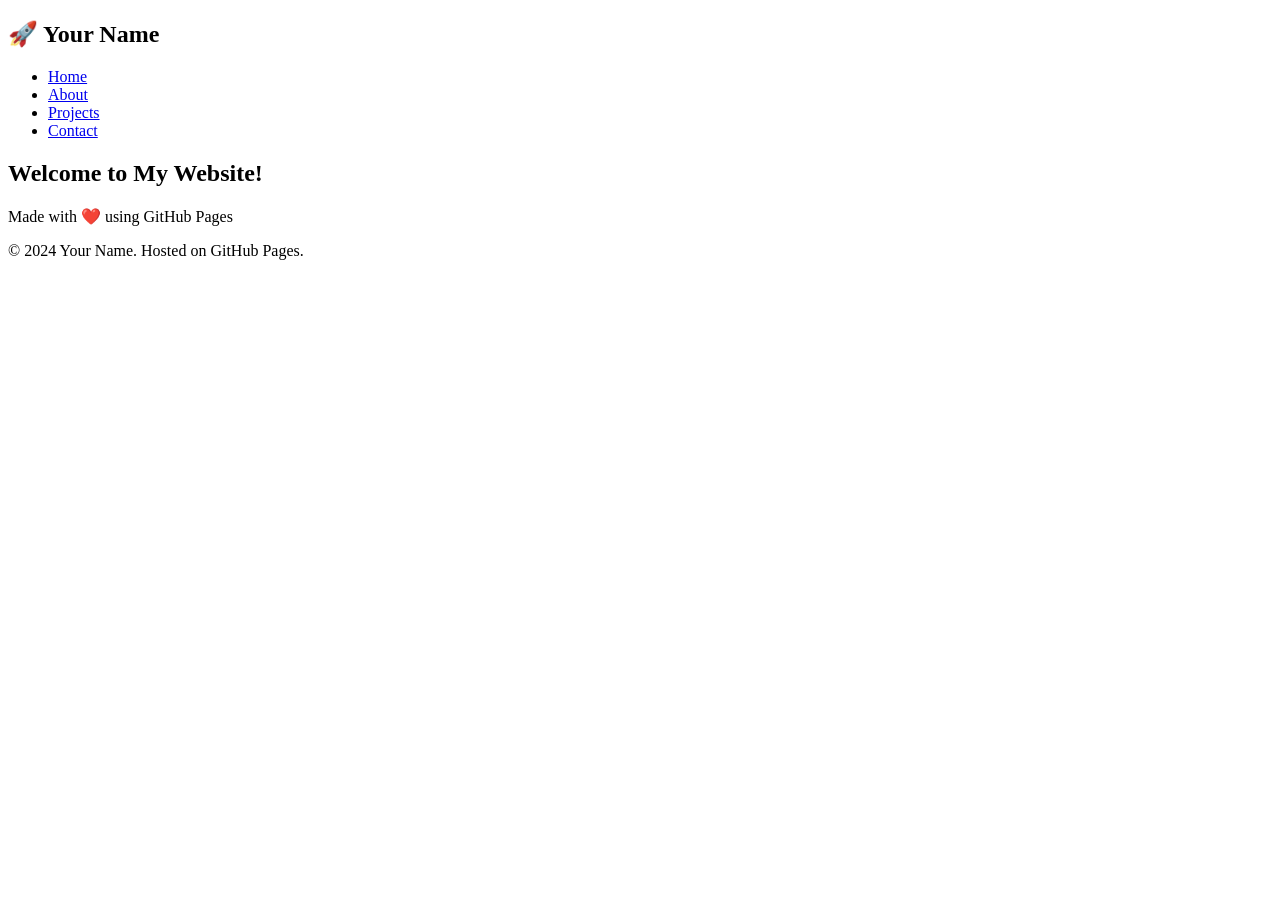
==== index.html @ 2b4d48b3 "Create index.html" ====
<!DOCTYPE html>
<html lang="en">
<head>
    <meta charset="UTF-8">
    <meta name="viewport" content="width=device-width, initial-scale=1.0">
    <title>Your Awesome Website</title>
    <link rel="stylesheet" href="style.css">
</head>
<body>
    <header>
        <nav>
            <h1>🚀 Your Name</h1>
            <ul>
                <li><a href="#home">Home</a></li>
                <li><a href="#about">About</a></li>
                <li><a href="#projects">Projects</a></li>
                <li><a href="#contact">Contact</a></li>
            </ul>
        </nav>
    </header>

    <section id="home">
        <h2>Welcome to My Website!</h2>
        <p>Made with ❤️ using GitHub Pages</p>
    </section>

    <footer>
        <p>&copy; 2024 Your Name. Hosted on GitHub Pages.</p>
    </footer>
</body>
</html>
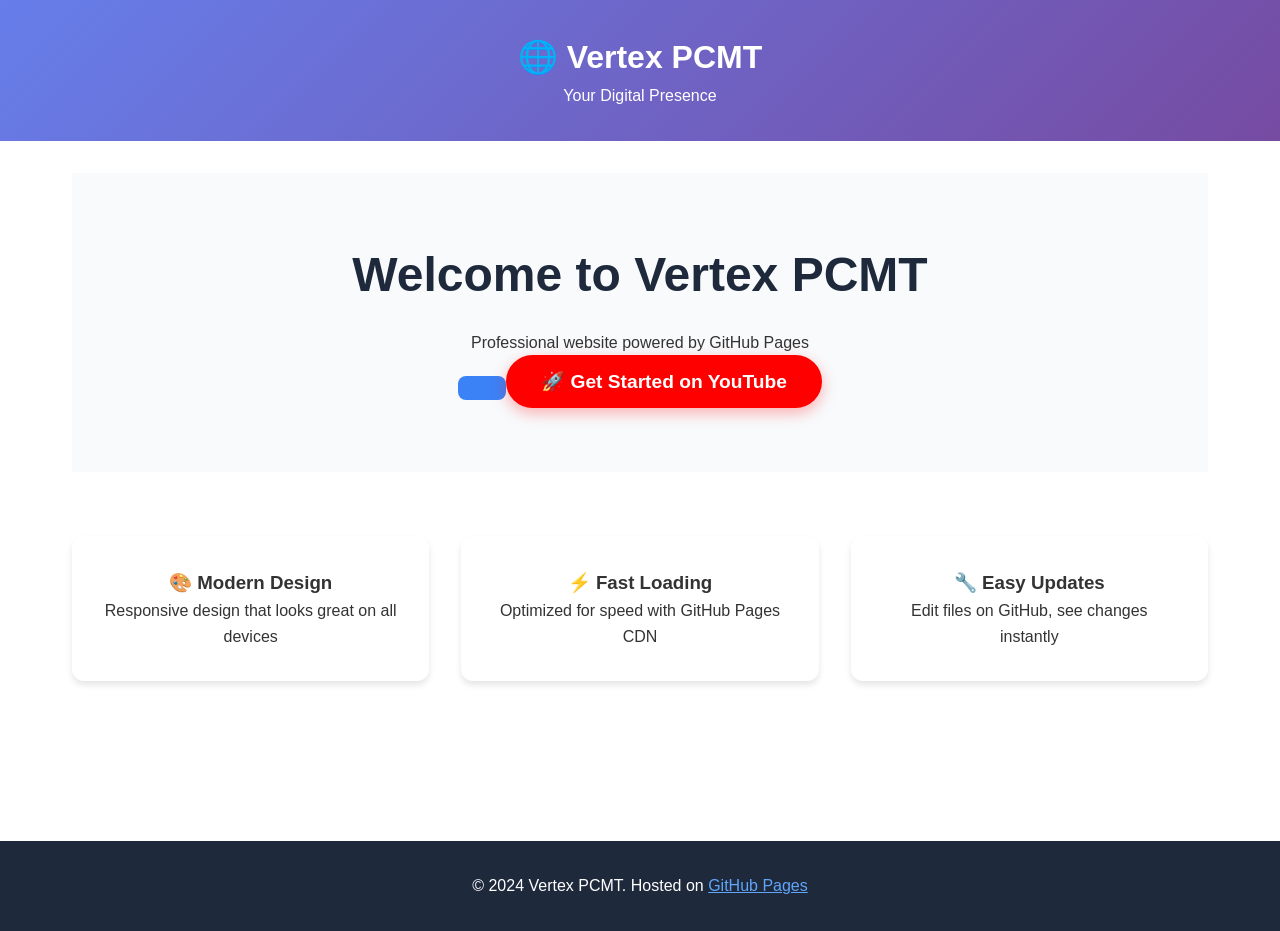
==== commit 21fcd8b1: "Update index.html" ====
--- a/index.html
+++ b/index.html
@@ -3,29 +3,101 @@
 <head>
     <meta charset="UTF-8">
     <meta name="viewport" content="width=device-width, initial-scale=1.0">
-    <title>Your Awesome Website</title>
-    <link rel="stylesheet" href="style.css">
+    <title>Vertex PCMT - Your Website</title>
+    <style>
+        * {
+            margin: 0;
+            padding: 0;
+            box-sizing: border-box;
+        }
+        body {
+            font-family: 'Segoe UI', Tahoma, Geneva, Verdana, sans-serif;
+            line-height: 1.6;
+            color: #333;
+        }
+        header {
+            background: linear-gradient(135deg, #667eea 0%, #764ba2 100%);
+            color: white;
+            padding: 2rem;
+            text-align: center;
+        }
+        .container {
+            max-width: 1200px;
+            margin: 0 auto;
+            padding: 2rem;
+        }
+        .hero {
+            background: #f8fafc;
+            padding: 4rem 2rem;
+            text-align: center;
+        }
+        .hero h1 {
+            font-size: 3rem;
+            margin-bottom: 1rem;
+            color: #1e293b;
+        }
+        .features {
+            display: grid;
+            grid-template-columns: repeat(auto-fit, minmax(300px, 1fr));
+            gap: 2rem;
+            margin: 4rem 0;
+        }
+        .feature-card {
+            background: white;
+            padding: 2rem;
+            border-radius: 12px;
+            box-shadow: 0 4px 6px rgba(0,0,0,0.1);
+            text-align: center;
+        }
+        footer {
+            background: #1e293b;
+            color: white;
+            text-align: center;
+            padding: 2rem;
+            margin-top: 4rem;
+        }
+        @media (max-width: 768px) {
+            .hero h1 { font-size: 2rem; }
+        }
+    </style>
 </head>
 <body>
     <header>
-        <nav>
-            <h1>🚀 Your Name</h1>
-            <ul>
-                <li><a href="#home">Home</a></li>
-                <li><a href="#about">About</a></li>
-                <li><a href="#projects">Projects</a></li>
-                <li><a href="#contact">Contact</a></li>
-            </ul>
-        </nav>
+        <h1>🌐 Vertex PCMT</h1>
+        <p>Your Digital Presence</p>
     </header>
 
-    <section id="home">
-        <h2>Welcome to My Website!</h2>
-        <p>Made with ❤️ using GitHub Pages</p>
-    </section>
+    <div class="container">
+        <section class="hero">
+            <h1>Welcome to Vertex PCMT</h1>
+            <p>Professional website powered by GitHub Pages</p>
+            <button style="background: #3b82f6; color: white; padding: 12px 24px; border: none; border-radius: 8px; font-size: 1.1rem; cursor: pointer;">
+               <!-- REPLACE your current button with this: -->
+<button onclick="window.open('https://www.youtube.com/@Vertex_PCMT', '_blank')" 
+        style="background: #FF0000; color: white; padding: 15px 35px; border: none; border-radius: 50px; font-size: 1.2rem; font-weight: bold; cursor: pointer; transition: all 0.3s; box-shadow: 0 5px 15px rgba(255,0,0,0.3);">
+    🚀 Get Started on YouTube
+</button>
+            </button>
+        </section>
+
+        <section class="features">
+            <div class="feature-card">
+                <h3>🎨 Modern Design</h3>
+                <p>Responsive design that looks great on all devices</p>
+            </div>
+            <div class="feature-card">
+                <h3>⚡ Fast Loading</h3>
+                <p>Optimized for speed with GitHub Pages CDN</p>
+            </div>
+            <div class="feature-card">
+                <h3>🔧 Easy Updates</h3>
+                <p>Edit files on GitHub, see changes instantly</p>
+            </div>
+        </section>
+    </div>
 
     <footer>
-        <p>&copy; 2024 Your Name. Hosted on GitHub Pages.</p>
+        <p>&copy; 2024 Vertex PCMT. Hosted on <a href="https://pages.github.com" style="color: #60a5fa;">GitHub Pages</a></p>
     </footer>
 </body>
 </html>
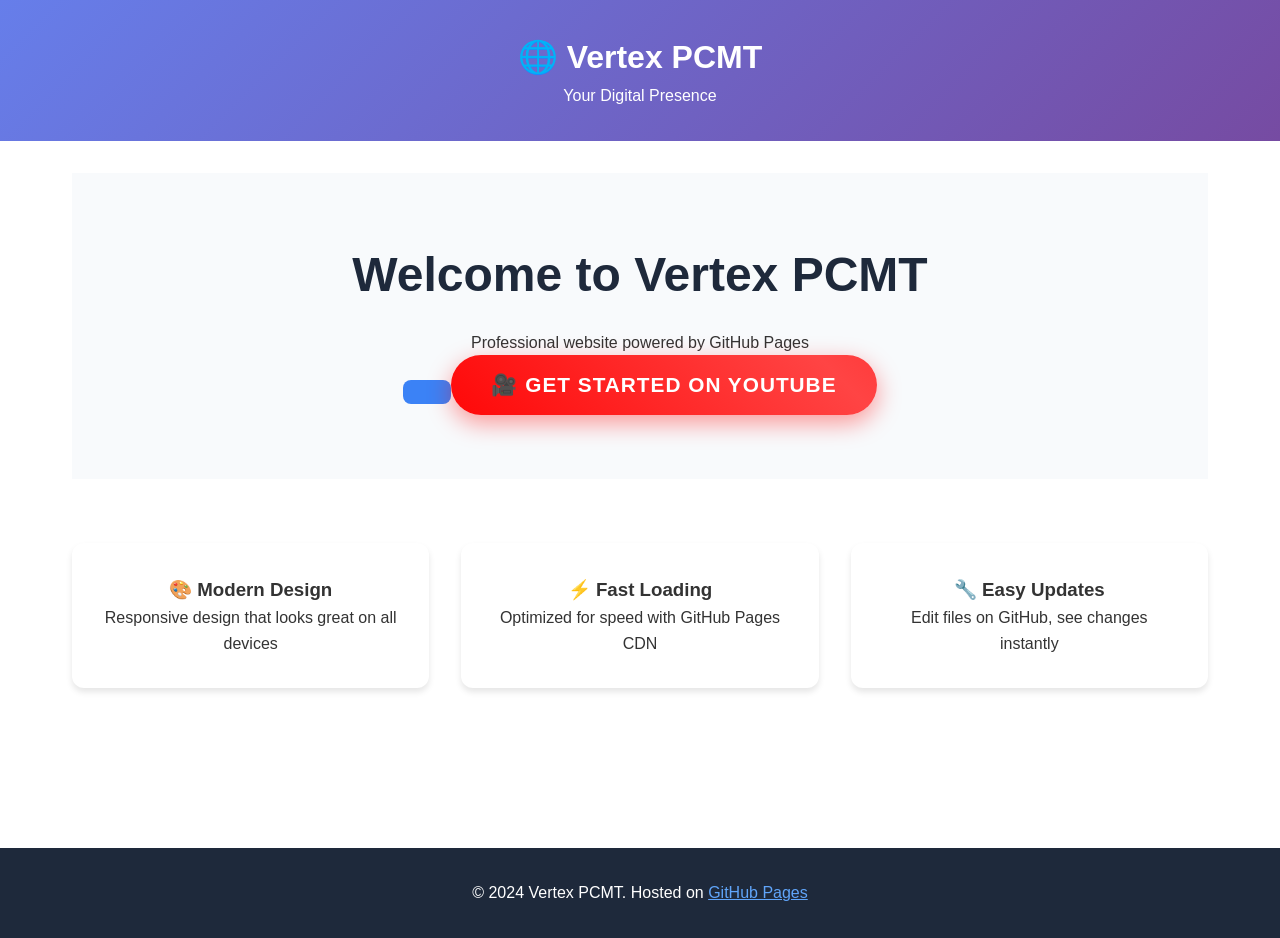
==== commit 0b22e298: "Update index.html" ====
--- a/index.html
+++ b/index.html
@@ -73,10 +73,18 @@
             <p>Professional website powered by GitHub Pages</p>
             <button style="background: #3b82f6; color: white; padding: 12px 24px; border: none; border-radius: 8px; font-size: 1.1rem; cursor: pointer;">
                <!-- REPLACE your current button with this: -->
-<button onclick="window.open('https://www.youtube.com/@Vertex_PCMT', '_blank')" 
-        style="background: #FF0000; color: white; padding: 15px 35px; border: none; border-radius: 50px; font-size: 1.2rem; font-weight: bold; cursor: pointer; transition: all 0.3s; box-shadow: 0 5px 15px rgba(255,0,0,0.3);">
-    🚀 Get Started on YouTube
+<button id="youtubeBtn" style="background: linear-gradient(45deg, #FF0000, #FF4444, #FF0000); background-size: 200% 200%; color: white; padding: 18px 40px; border: none; border-radius: 50px; font-size: 1.3rem; font-weight: bold; cursor: pointer; transition: all 0.3s; box-shadow: 0 8px 25px rgba(255,0,0,0.4); text-transform: uppercase; letter-spacing: 1px; position: relative; overflow: hidden;">
+    🎥 Get Started on YouTube
+    <span style="position: absolute; top: 50%; left: -100%; width: 100%; height: 100%; background: linear-gradient(90deg, transparent, rgba(255,255,255,0.3), transparent); transform: translateY(-50%); transition: left 0.5s;"></span>
 </button>
+
+<script>
+document.getElementById('youtubeBtn').addEventListener('click', function() {
+    window.open('https://www.youtube.com/@Vertex_PCMT', '_blank');
+    this.style.transform = 'scale(0.95)';
+    setTimeout(() => this.style.transform = 'scale(1)', 150);
+});
+</script>
             </button>
         </section>
 
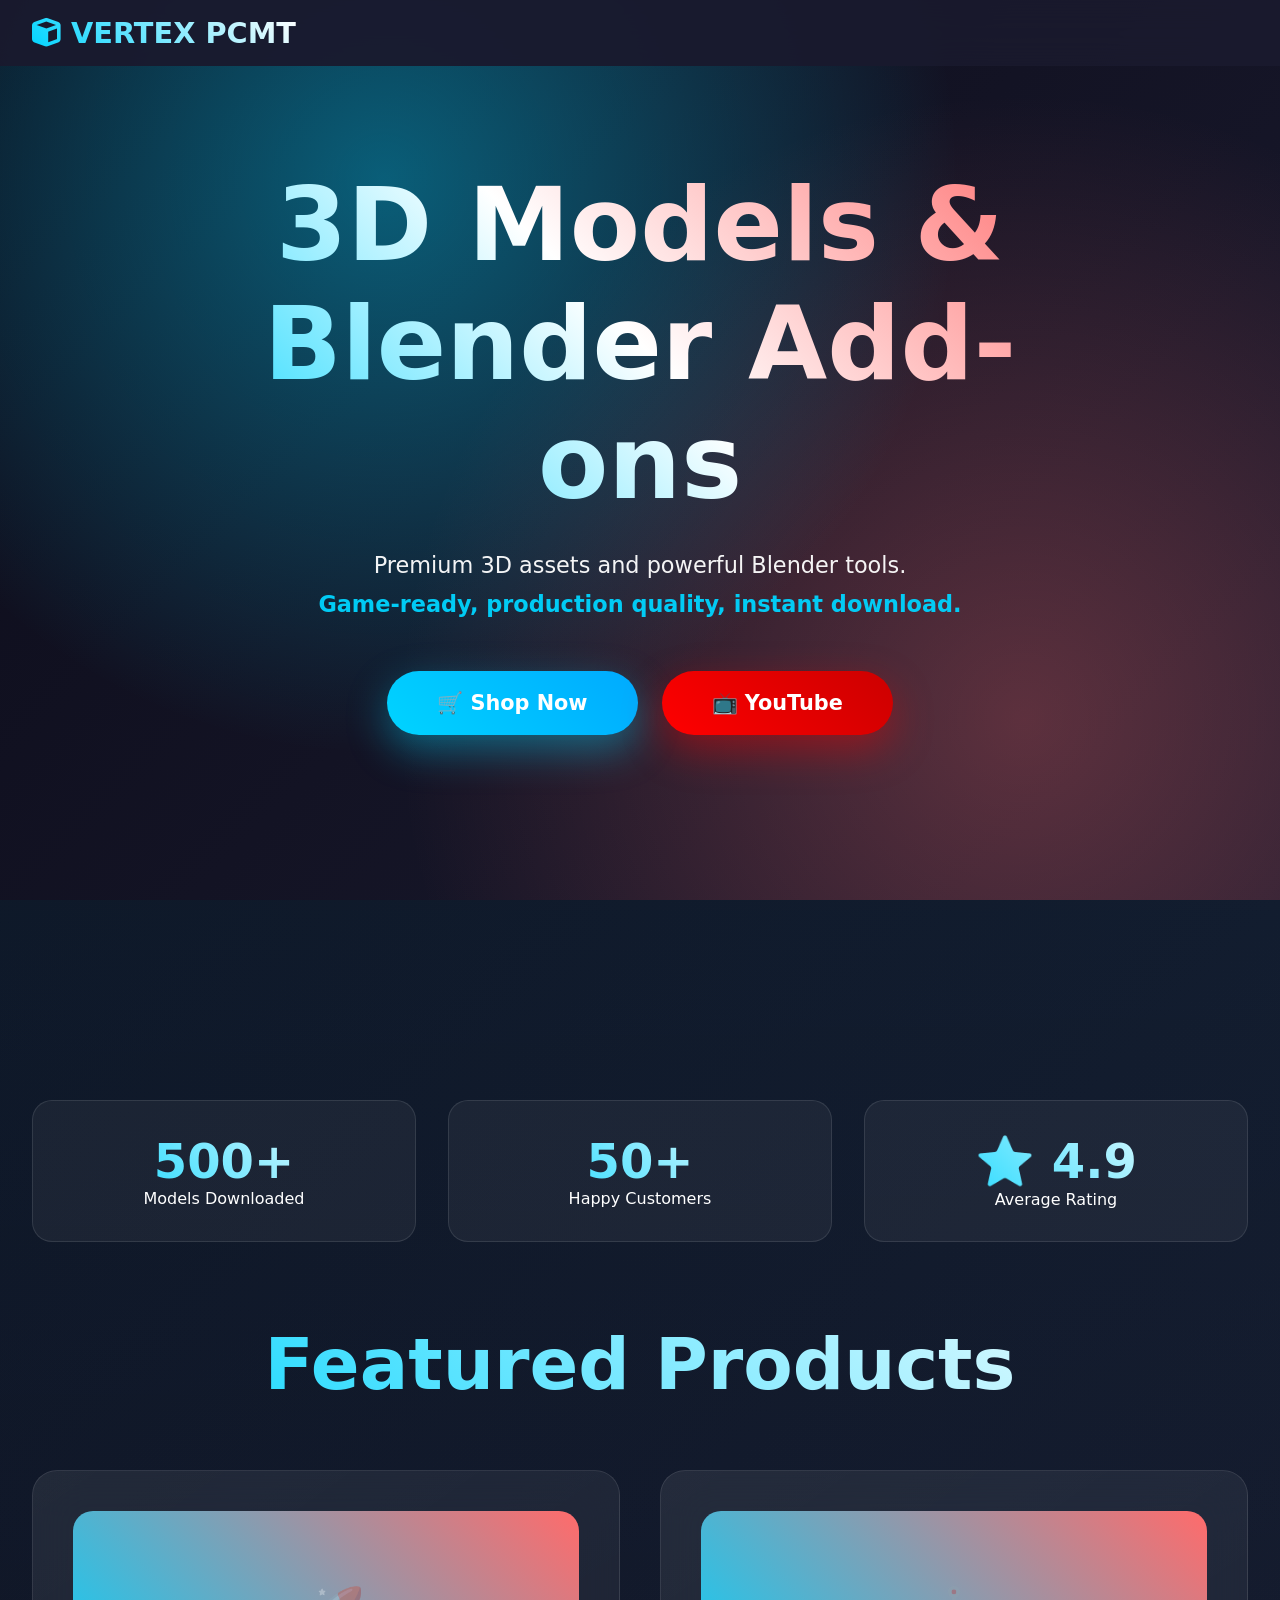
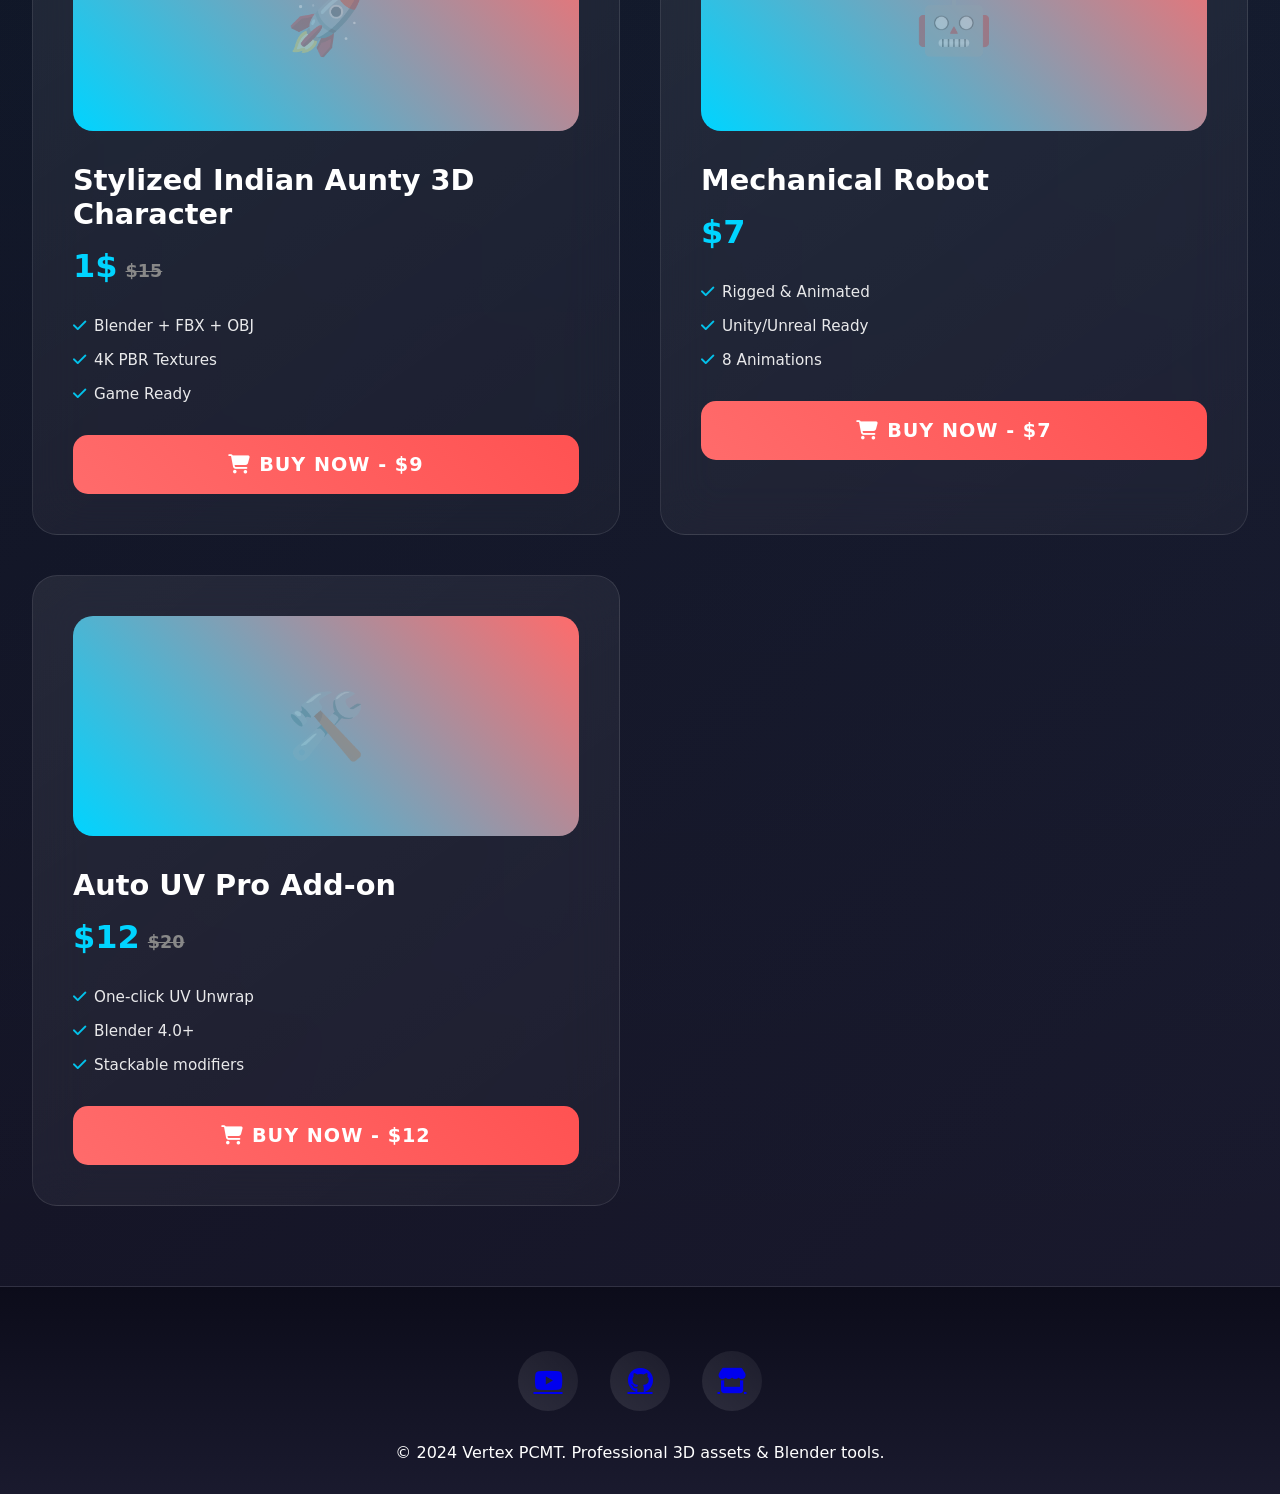
==== commit 94f8c0c0: "Update index.html" ====
--- a/index.html
+++ b/index.html
@@ -3,109 +3,163 @@
 <head>
     <meta charset="UTF-8">
     <meta name="viewport" content="width=device-width, initial-scale=1.0">
-    <title>Vertex PCMT - Your Website</title>
+    <title>Vertex PCMT | 3D Models & Blender Add-ons Store</title>
+    <link rel="stylesheet" href="https://cdnjs.cloudflare.com/ajax/libs/font-awesome/6.4.0/css/all.min.css">
     <style>
-        * {
-            margin: 0;
-            padding: 0;
-            box-sizing: border-box;
-        }
-        body {
-            font-family: 'Segoe UI', Tahoma, Geneva, Verdana, sans-serif;
-            line-height: 1.6;
-            color: #333;
-        }
-        header {
-            background: linear-gradient(135deg, #667eea 0%, #764ba2 100%);
-            color: white;
-            padding: 2rem;
-            text-align: center;
-        }
-        .container {
-            max-width: 1200px;
-            margin: 0 auto;
-            padding: 2rem;
-        }
-        .hero {
-            background: #f8fafc;
-            padding: 4rem 2rem;
-            text-align: center;
-        }
-        .hero h1 {
-            font-size: 3rem;
-            margin-bottom: 1rem;
-            color: #1e293b;
-        }
-        .features {
-            display: grid;
-            grid-template-columns: repeat(auto-fit, minmax(300px, 1fr));
-            gap: 2rem;
-            margin: 4rem 0;
-        }
-        .feature-card {
-            background: white;
-            padding: 2rem;
-            border-radius: 12px;
-            box-shadow: 0 4px 6px rgba(0,0,0,0.1);
-            text-align: center;
-        }
-        footer {
-            background: #1e293b;
-            color: white;
-            text-align: center;
-            padding: 2rem;
-            margin-top: 4rem;
-        }
-        @media (max-width: 768px) {
-            .hero h1 { font-size: 2rem; }
-        }
+        *{margin:0;padding:0;box-sizing:border-box;}
+        :root{--primary:#00d4ff;--secondary:#ff6b6b;--dark:#1a1a2e;--light:#16213e;}
+        body{font-family:'Segoe UI',system-ui,sans-serif;background:linear-gradient(135deg,#0c0c1a 0%,#1a1a2e 100%);color:#fff;overflow-x:hidden;}
+        
+        /* Navigation */
+        nav{position:fixed;top:0;width:100%;background:rgba(26,26,46,0.95);backdrop-filter:blur(20px);z-index:1000;padding:1rem 0;}
+        .nav-container{max-width:1400px;margin:0 auto;padding:0 2rem;display:flex;justify-content:space-between;align-items:center;}
+        .logo{font-size:1.8rem;font-weight:800;background:linear-gradient(45deg,var(--primary),#fff);-webkit-background-clip:text;-webkit-text-fill-color:transparent;}
+        
+        /* Hero */
+        .hero{min-height:100vh;display:flex;align-items:center;justify-content:center;text-align:center;padding:0 2rem;background:radial-gradient(circle at 30% 20%,rgba(0,212,255,0.4),transparent 50%),radial-gradient(circle at 80% 80%,rgba(255,107,107,0.3),transparent 50%),linear-gradient(135deg,#0c0c1a 0%,#1a1a2e 100%);}
+        .hero h1{font-size:clamp(3.5rem,8vw,7rem);font-weight:900;margin-bottom:1.5rem;background:linear-gradient(45deg,var(--primary),#fff,#ff6b6b);-webkit-background-clip:text;-webkit-text-fill-color:transparent;}
+        .hero p{font-size:1.4rem;margin-bottom:3rem;opacity:0.95;max-width:600px;}
+        
+        /* Store */
+        .store{padding:120px 0 80px;background:linear-gradient(180deg,rgba(0,212,255,0.05) 0%,transparent 100%);}
+        .container{max-width:1400px;margin:0 auto;padding:0 2rem;}
+        .section-title{font-size:clamp(2.5rem,6vw,4.5rem);text-align:center;margin-bottom:4rem;font-weight:800;background:linear-gradient(45deg,var(--primary),#fff);-webkit-background-clip:text;-webkit-text-fill-color:transparent;}
+        
+        /* Products Grid */
+        .products-grid{display:grid;grid-template-columns:repeat(auto-fit,minmax(380px,1fr));gap:2.5rem;}
+        .product-card{background:linear-gradient(145deg,rgba(255,255,255,0.08),rgba(255,255,255,0.03));backdrop-filter:blur(25px);border-radius:25px;padding:2.5rem;border:1px solid rgba(255,255,255,0.1);transition:all 0.5s;position:relative;overflow:hidden;}
+        .product-card::before{content:'';position:absolute;top:0;left:-100%;width:100%;height:2px;background:linear-gradient(90deg,transparent,var(--primary),transparent);transition:left 0.6s;}
+        .product-card:hover{transform:translateY(-20px) scale(1.03);border-color:var(--primary);box-shadow:0 40px 80px rgba(0,212,255,0.3);}
+        .product-card:hover::before{left:100%;}
+        .product-image{height:220px;background:linear-gradient(45deg,var(--primary),var(--secondary));border-radius:20px;margin-bottom:2rem;display:flex;align-items:center;justify-content:center;font-size:4rem;color:rgba(255,255,255,0.3);transition:all 0.4s;}
+        .product-card:hover .product-image{transform:scale(1.1) rotate(5deg);}
+        .product-card h3{font-size:1.8rem;margin-bottom:1rem;font-weight:700;}
+        .product-card .price{font-size:2rem;font-weight:900;color:var(--primary);margin-bottom:1.5rem;}
+        .product-card .original-price{text-decoration:line-through;color:#888;font-size:1.1rem;margin-left:0.5rem;}
+        .gumroad-btn{display:block;width:100%;padding:18px;background:linear-gradient(45deg,#ff6b6b,#ff5252);color:#fff;text-decoration:none;text-align:center;font-size:1.2rem;font-weight:700;border-radius:15px;transition:all 0.4s;text-transform:uppercase;letter-spacing:1px;position:relative;overflow:hidden;}
+        .gumroad-btn:hover{background:linear-gradient(45deg,#ff5252,#ff6b6b);transform:translateY(-3px);box-shadow:0 15px 35px rgba(255,107,107,0.5);}
+        .product-features{list-style:none;margin:1.5rem 0;font-size:0.95rem;}
+        .product-features li{padding:0.5rem 0;display:flex;align-items:center;gap:0.5rem;opacity:0.9;}
+        .product-features li i{color:var(--primary);}
+        
+        /* Stats */
+        .stats{display:grid;grid-template-columns:repeat(auto-fit,minmax(200px,1fr));gap:2rem;margin:5rem 0;text-align:center;}
+        .stat-card{padding:2rem;background:rgba(255,255,255,0.05);border-radius:20px;border:1px solid rgba(255,255,255,0.1);}
+        .stat-number{font-size:3rem;font-weight:900;background:linear-gradient(45deg,var(--primary),#fff);-webkit-background-clip:text;-webkit-text-fill-color:transparent;display:block;}
+        
+        /* Footer */
+        footer{background:linear-gradient(180deg,#0c0c1a 0%,#1a1a2e 100%);padding:4rem 0 2rem;text-align:center;border-top:1px solid rgba(255,255,255,0.1);}
+        .social-links{display:flex;justify-content:center;gap:2rem;margin-bottom:2rem;flex-wrap:wrap;}
+        .social-links a{width:60px;height:60px;background:linear-gradient(45deg,rgba(255,255,255,0.1),rgba(255,255,255,0.05));border-radius:50%;display:flex;align-items:center;justify-content:center;font-size:1.6rem;transition:all 0.4s;}
+        .social-links a:hover{background:var(--primary);transform:translateY(-8px) scale(1.15);box-shadow:0 15px 30px rgba(0,212,255,0.4);}
+        
+        @media(max-width:768px){.products-grid{grid-template-columns:1fr;gap:2rem;}.hero p{font-size:1.1rem;}}
     </style>
 </head>
 <body>
-    <header>
-        <h1>🌐 Vertex PCMT</h1>
-        <p>Your Digital Presence</p>
-    </header>
+    <!-- Navigation -->
+    <nav>
+        <div class="nav-container">
+            <div class="logo">
+                <i class="fas fa-cube"></i> VERTEX PCMT
+            </div>
+        </div>
+    </nav>
 
-    <div class="container">
-        <section class="hero">
-            <h1>Welcome to Vertex PCMT</h1>
-            <p>Professional website powered by GitHub Pages</p>
-            <button style="background: #3b82f6; color: white; padding: 12px 24px; border: none; border-radius: 8px; font-size: 1.1rem; cursor: pointer;">
-               <!-- REPLACE your current button with this: -->
-<button id="youtubeBtn" style="background: linear-gradient(45deg, #FF0000, #FF4444, #FF0000); background-size: 200% 200%; color: white; padding: 18px 40px; border: none; border-radius: 50px; font-size: 1.3rem; font-weight: bold; cursor: pointer; transition: all 0.3s; box-shadow: 0 8px 25px rgba(255,0,0,0.4); text-transform: uppercase; letter-spacing: 1px; position: relative; overflow: hidden;">
-    🎥 Get Started on YouTube
-    <span style="position: absolute; top: 50%; left: -100%; width: 100%; height: 100%; background: linear-gradient(90deg, transparent, rgba(255,255,255,0.3), transparent); transform: translateY(-50%); transition: left 0.5s;"></span>
-</button>
+    <!-- Hero -->
+  <section class="hero">
+    <div style="max-width:900px;">
+        <h1>3D Models & Blender Add-ons</h1>
+        <p style="font-size:1.4rem;margin:0 auto 3rem auto;opacity:0.95;max-width:700px;text-align:center;line-height:1.7;padding:0 1rem;">
+            Premium 3D assets and powerful Blender tools. 
+            <br><strong style="color:var(--primary);">Game-ready, production quality, instant download.</strong>
+        </p>
+        <div style="display:flex;gap:1.5rem;justify-content:center;flex-wrap:wrap;margin-top:2rem;">
+            <a href="#store" style="background:linear-gradient(45deg,var(--primary),#00aaff);padding:20px 50px;font-size:1.3rem;font-weight:700;border-radius:50px;color:#fff;text-decoration:none;box-shadow:0 15px 40px rgba(0,212,255,0.4);transition:all 0.3s;">🛒 Shop Now</a>
+            <a href="https://www.youtube.com/@Vertex_PCMT" target="_blank" style="background:linear-gradient(45deg,#FF0000,#CC0000);padding:20px 50px;font-size:1.3rem;font-weight:700;border-radius:50px;color:#fff;text-decoration:none;box-shadow:0 15px 40px rgba(255,0,0,0.4);transition:all 0.3s;">📺 YouTube</a>
+        </div>
+    </div>
+</section>
 
-<script>
-document.getElementById('youtubeBtn').addEventListener('click', function() {
-    window.open('https://www.youtube.com/@Vertex_PCMT', '_blank');
-    this.style.transform = 'scale(0.95)';
-    setTimeout(() => this.style.transform = 'scale(1)', 150);
-});
-</script>
-            </button>
-        </section>
+    <!-- Gumroad Store -->
+    <section id="store" class="store">
+        <div class="container">
+            <!-- Stats -->
+            <div class="stats">
+                <div class="stat-card">
+                    <span class="stat-number">500+</span>
+                    <p>Models Downloaded</p>
+                </div>
+                <div class="stat-card">
+                    <span class="stat-number">50+</span>
+                    <p>Happy Customers</p>
+                </div>
+                <div class="stat-card">
+                    <span class="stat-number">⭐ 4.9</span>
+                    <p>Average Rating</p>
+                </div>
+            </div>
 
-        <section class="features">
-            <div class="feature-card">
-                <h3>🎨 Modern Design</h3>
-                <p>Responsive design that looks great on all devices</p>
+            <h2 class="section-title">Featured Products</h2>
+            <div class="products-grid">
+                
+                <!-- REPLACE these with YOUR Gumroad links! -->
+                <div class="product-card">
+                    <div class="product-image">🚀</div>
+                    <h3>Stylized Indian Aunty 3D Character</h3>
+                    <div class="price">1$<span class="original-price">$15</span></div>
+                    <ul class="product-features">
+                        <li><i class="fas fa-check"></i> Blender + FBX + OBJ</li>
+                        <li><i class="fas fa-check"></i> 4K PBR Textures</li>
+                        <li><i class="fas fa-check"></i> Game Ready</li>
+                    </ul>
+                    <a href="https://340086410984.gumroad.com/l/njkcy" class="gumroad-btn" target="_blank">
+                        <i class="fas fa-shopping-cart"></i> Buy Now - $9
+                    </a>
+                </div>
+
+                <div class="product-card">
+                    <div class="product-image">🤖</div>
+                    <h3>Mechanical Robot</h3>
+                    <div class="price">$7</div>
+                    <ul class="product-features">
+                        <li><i class="fas fa-check"></i> Rigged & Animated</li>
+                        <li><i class="fas fa-check"></i> Unity/Unreal Ready</li>
+                        <li><i class="fas fa-check"></i> 8 Animations</li>
+                    </ul>
+                    <a href="https://340086410984.gumroad.com/l/njkcy?_gl=1*135xdm3*_ga*Mjg3MDYyMjA1LjE3NzUyMDgwNjk.*_ga_6LJN6D94N6*czE3NzU3MTc1NjMkbzUkZzEkdDE3NzU3MTc4NDEkajI5JGwwJGgw" class="gumroad-btn" target="_blank">
+                        <i class="fas fa-shopping-cart"></i> Buy Now - $7
+                    </a>
+                </div>
+
+                <div class="product-card">
+                    <div class="product-image">🛠️</div>
+                    <h3>Auto UV Pro Add-on</h3>
+                    <div class="price">$12<span class="original-price">$20</span></div>
+                    <ul class="product-features">
+                        <li><i class="fas fa-check"></i> One-click UV Unwrap</li>
+                        <li><i class="fas fa-check"></i> Blender 4.0+</li>
+                        <li><i class="fas fa-check"></i> Stackable modifiers</li>
+                    </ul>
+                    <a href="https://340086410984.gumroad.com/l/njkcy?_gl=1*135xdm3*_ga*Mjg3MDYyMjA1LjE3NzUyMDgwNjk.*_ga_6LJN6D94N6*czE3NzU3MTc1NjMkbzUkZzEkdDE3NzU3MTc4NDEkajI5JGwwJGgw" class="gumroad-btn" target="_blank">
+                        <i class="fas fa-shopping-cart"></i> Buy Now - $12
+                    </a>
+                </div>
+
             </div>
-            <div class="feature-card">
-                <h3>⚡ Fast Loading</h3>
-                <p>Optimized for speed with GitHub Pages CDN</p>
+        </div>
+    </section>
+
+    <!-- Footer -->
+    <footer>
+        <div class="container">
+            <div class="social-links">
+                <a href="https://www.youtube.com/@Vertex_PCMT" target="_blank"><i class="fab fa-youtube"></i></a>
+                <a href="https://github.com/vertexpcmt" target="_blank"><i class="fab fa-github"></i></a>
+                <a href="https://vertexpcmt.gumroad.com/" target="_blank"><i class="fas fa-store"></i></a>
             </div>
-            <div class="feature-card">
-                <h3>🔧 Easy Updates</h3>
-                <p>Edit files on GitHub, see changes instantly</p>
-            </div>
-        </section>
-    </div>
-
-    <footer>
-        <p>&copy; 2024 Vertex PCMT. Hosted on <a href="https://pages.github.com" style="color: #60a5fa;">GitHub Pages</a></p>
+            <p>&copy; 2024 Vertex PCMT. Professional 3D assets & Blender tools.</p>
+        </div>
     </footer>
 </body>
 </html>
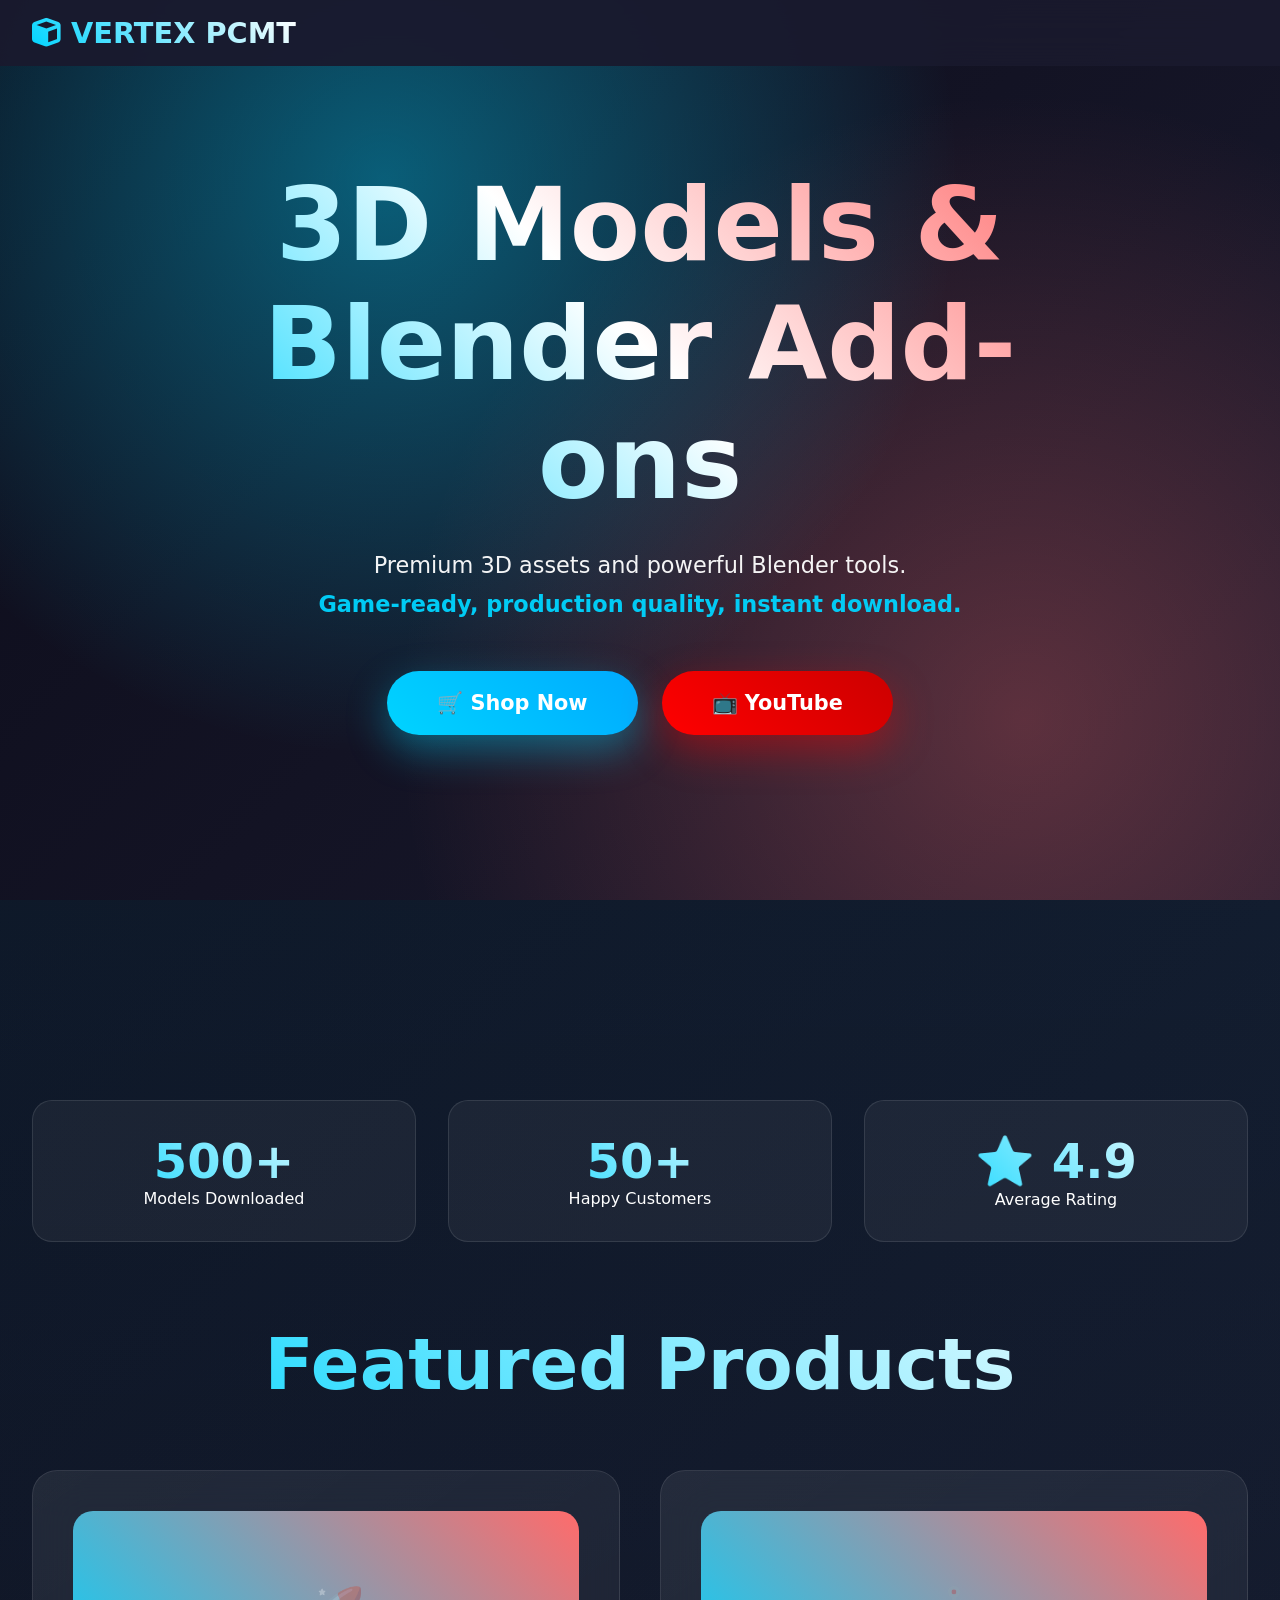
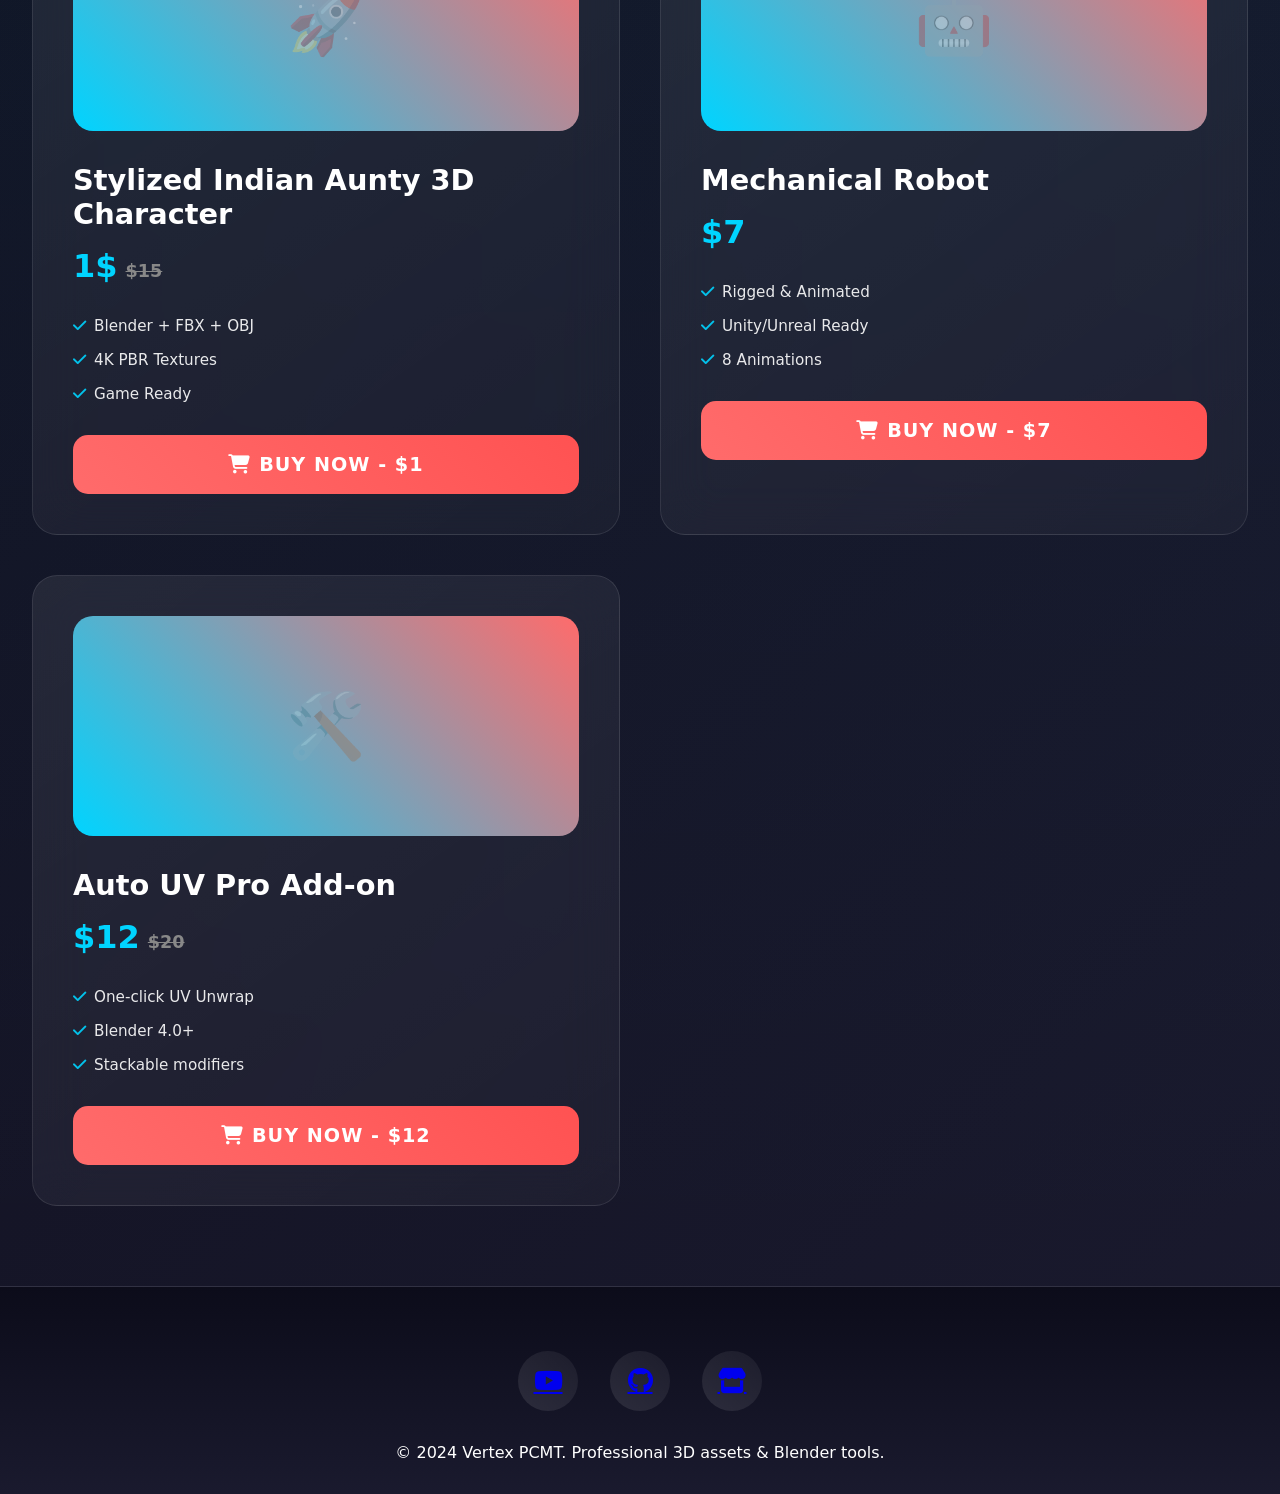
==== commit c25905a3: "Update index.html" ====
--- a/index.html
+++ b/index.html
@@ -114,7 +114,7 @@
                         <li><i class="fas fa-check"></i> Game Ready</li>
                     </ul>
                     <a href="https://340086410984.gumroad.com/l/njkcy" class="gumroad-btn" target="_blank">
-                        <i class="fas fa-shopping-cart"></i> Buy Now - $9
+                        <i class="fas fa-shopping-cart"></i> Buy Now - $1
                     </a>
                 </div>
 
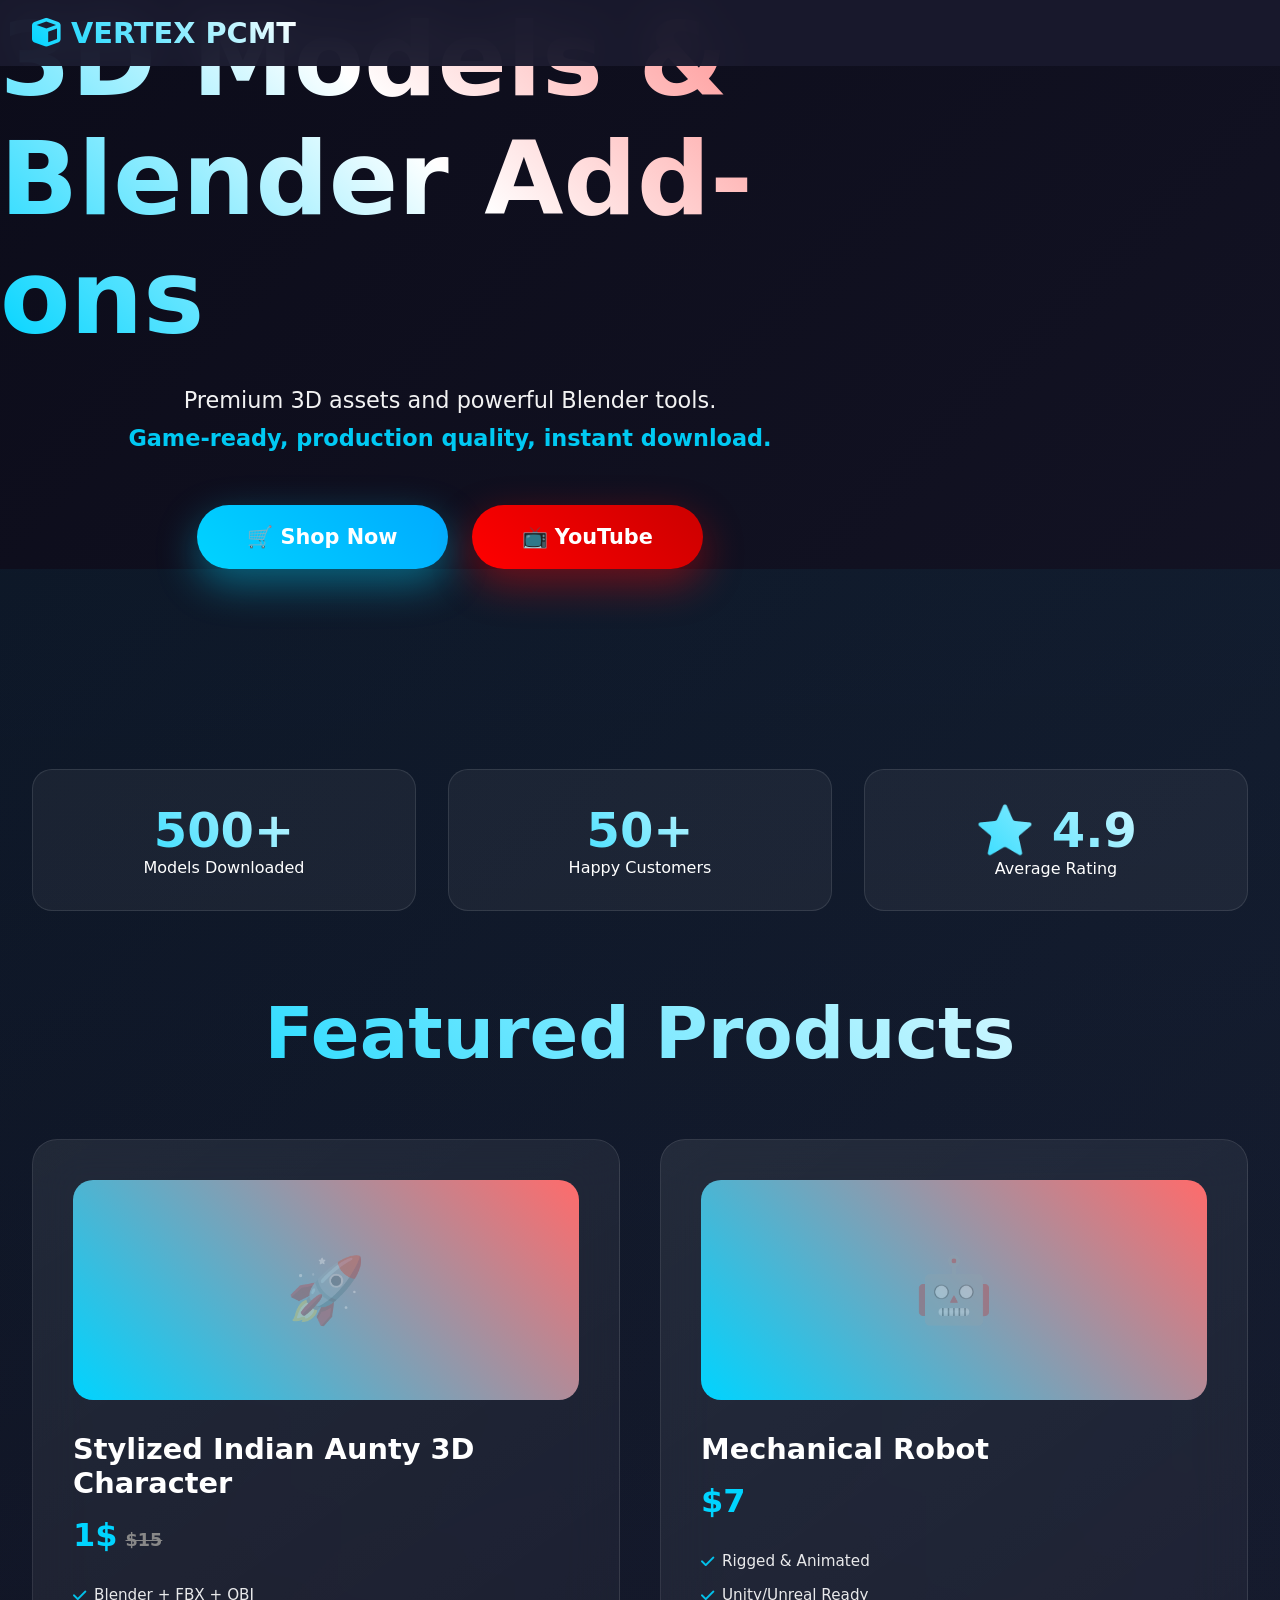
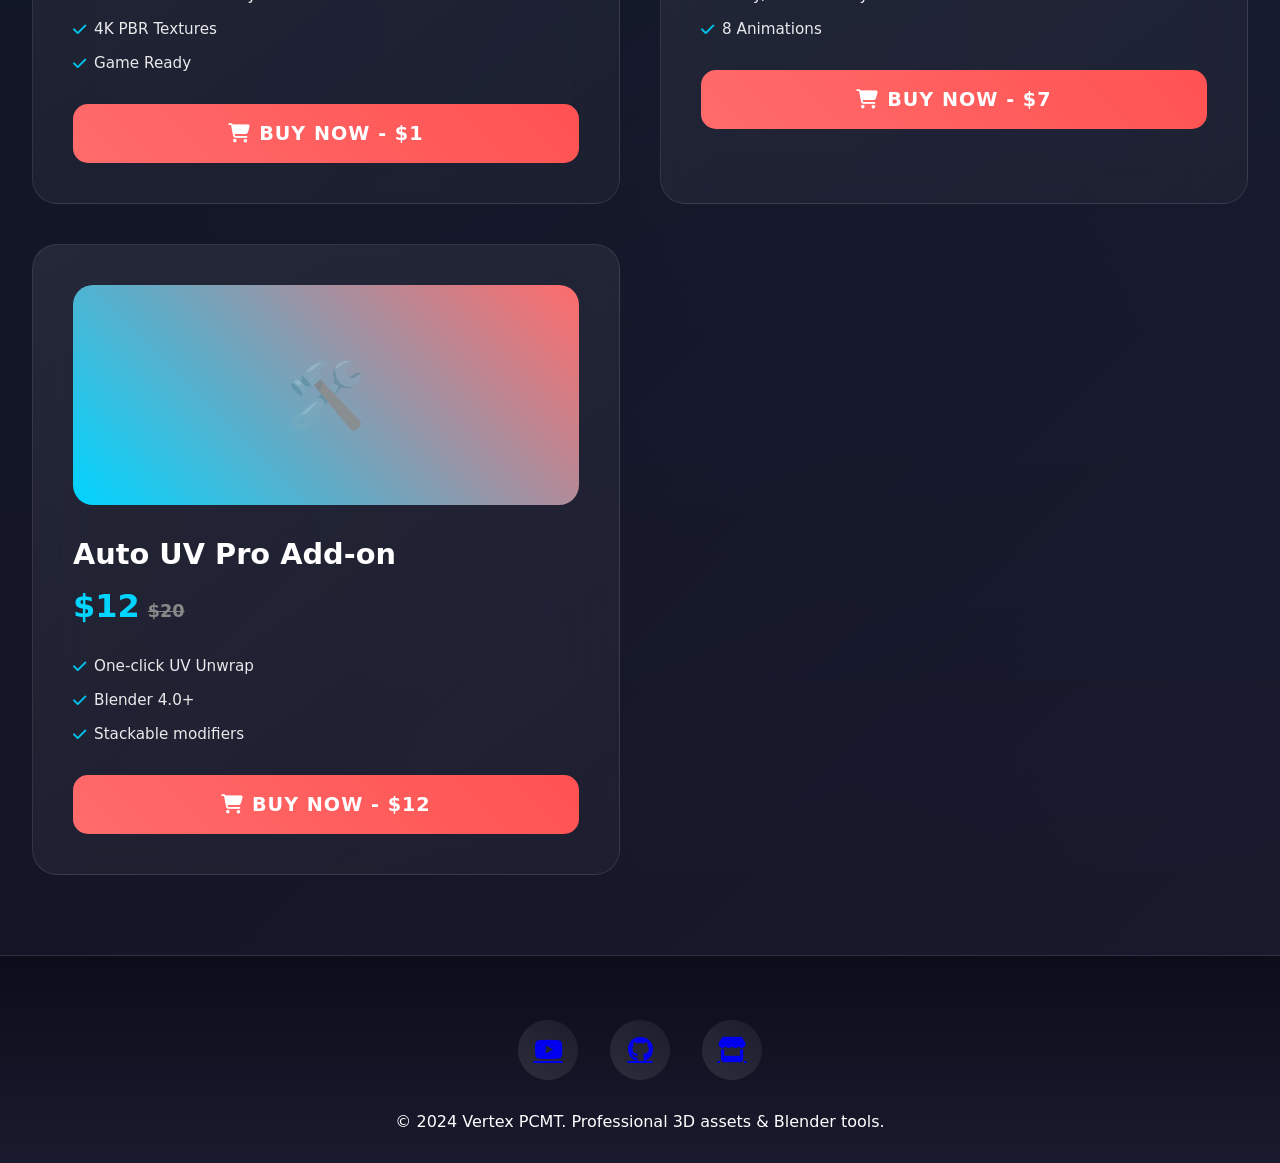
==== commit 504f944c: "Update index.html" ====
--- a/index.html
+++ b/index.html
@@ -14,7 +14,7 @@
         nav{position:fixed;top:0;width:100%;background:rgba(26,26,46,0.95);backdrop-filter:blur(20px);z-index:1000;padding:1rem 0;}
         .nav-container{max-width:1400px;margin:0 auto;padding:0 2rem;display:flex;justify-content:space-between;align-items:center;}
         .logo{font-size:1.8rem;font-weight:800;background:linear-gradient(45deg,var(--primary),#fff);-webkit-background-clip:text;-webkit-text-fill-color:transparent;}
-        
+        <a href="login.html" style="background:linear-gradient(45deg,#00d4ff,#00aaff);color:#fff;padding:12px 24px;border-radius:25px;font-weight:600;text-decoration:none;">🔐 Login</a>
         /* Hero */
         .hero{min-height:100vh;display:flex;align-items:center;justify-content:center;text-align:center;padding:0 2rem;background:radial-gradient(circle at 30% 20%,rgba(0,212,255,0.4),transparent 50%),radial-gradient(circle at 80% 80%,rgba(255,107,107,0.3),transparent 50%),linear-gradient(135deg,#0c0c1a 0%,#1a1a2e 100%);}
         .hero h1{font-size:clamp(3.5rem,8vw,7rem);font-weight:900;margin-bottom:1.5rem;background:linear-gradient(45deg,var(--primary),#fff,#ff6b6b);-webkit-background-clip:text;-webkit-text-fill-color:transparent;}
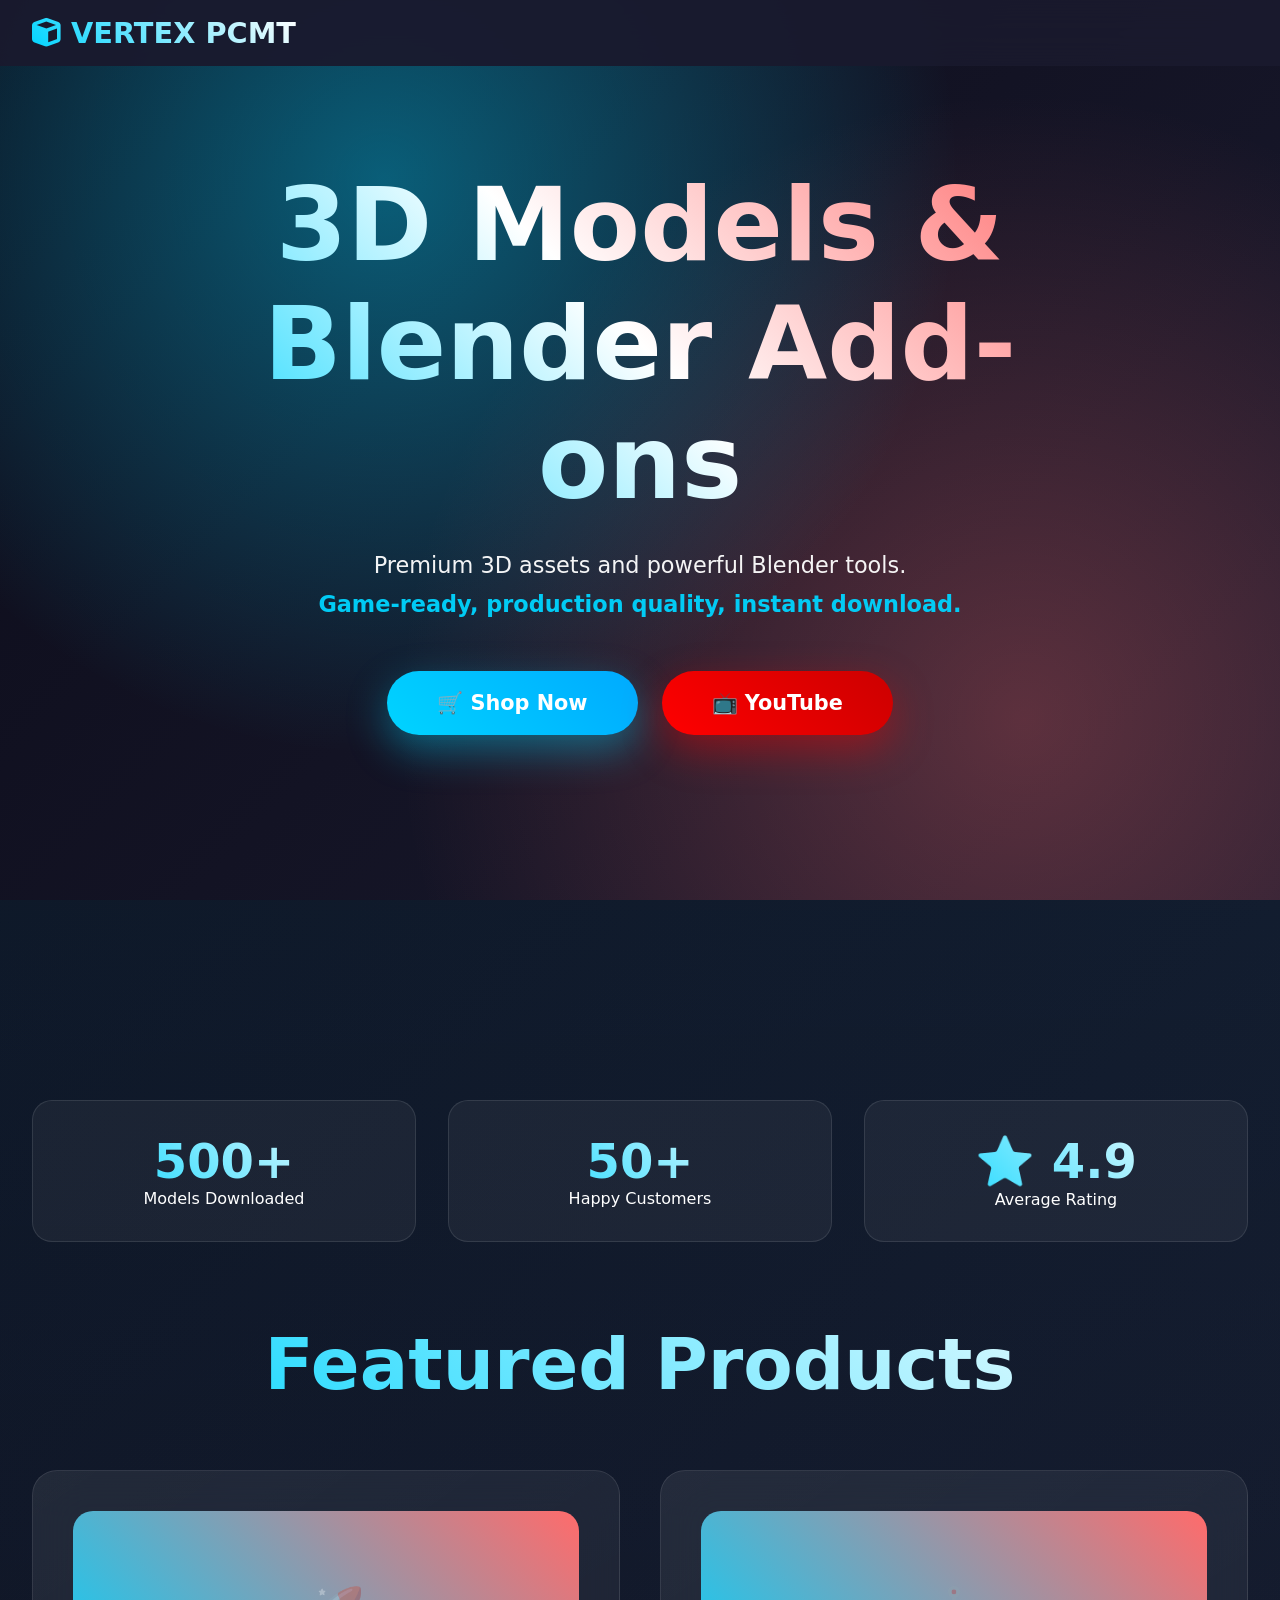
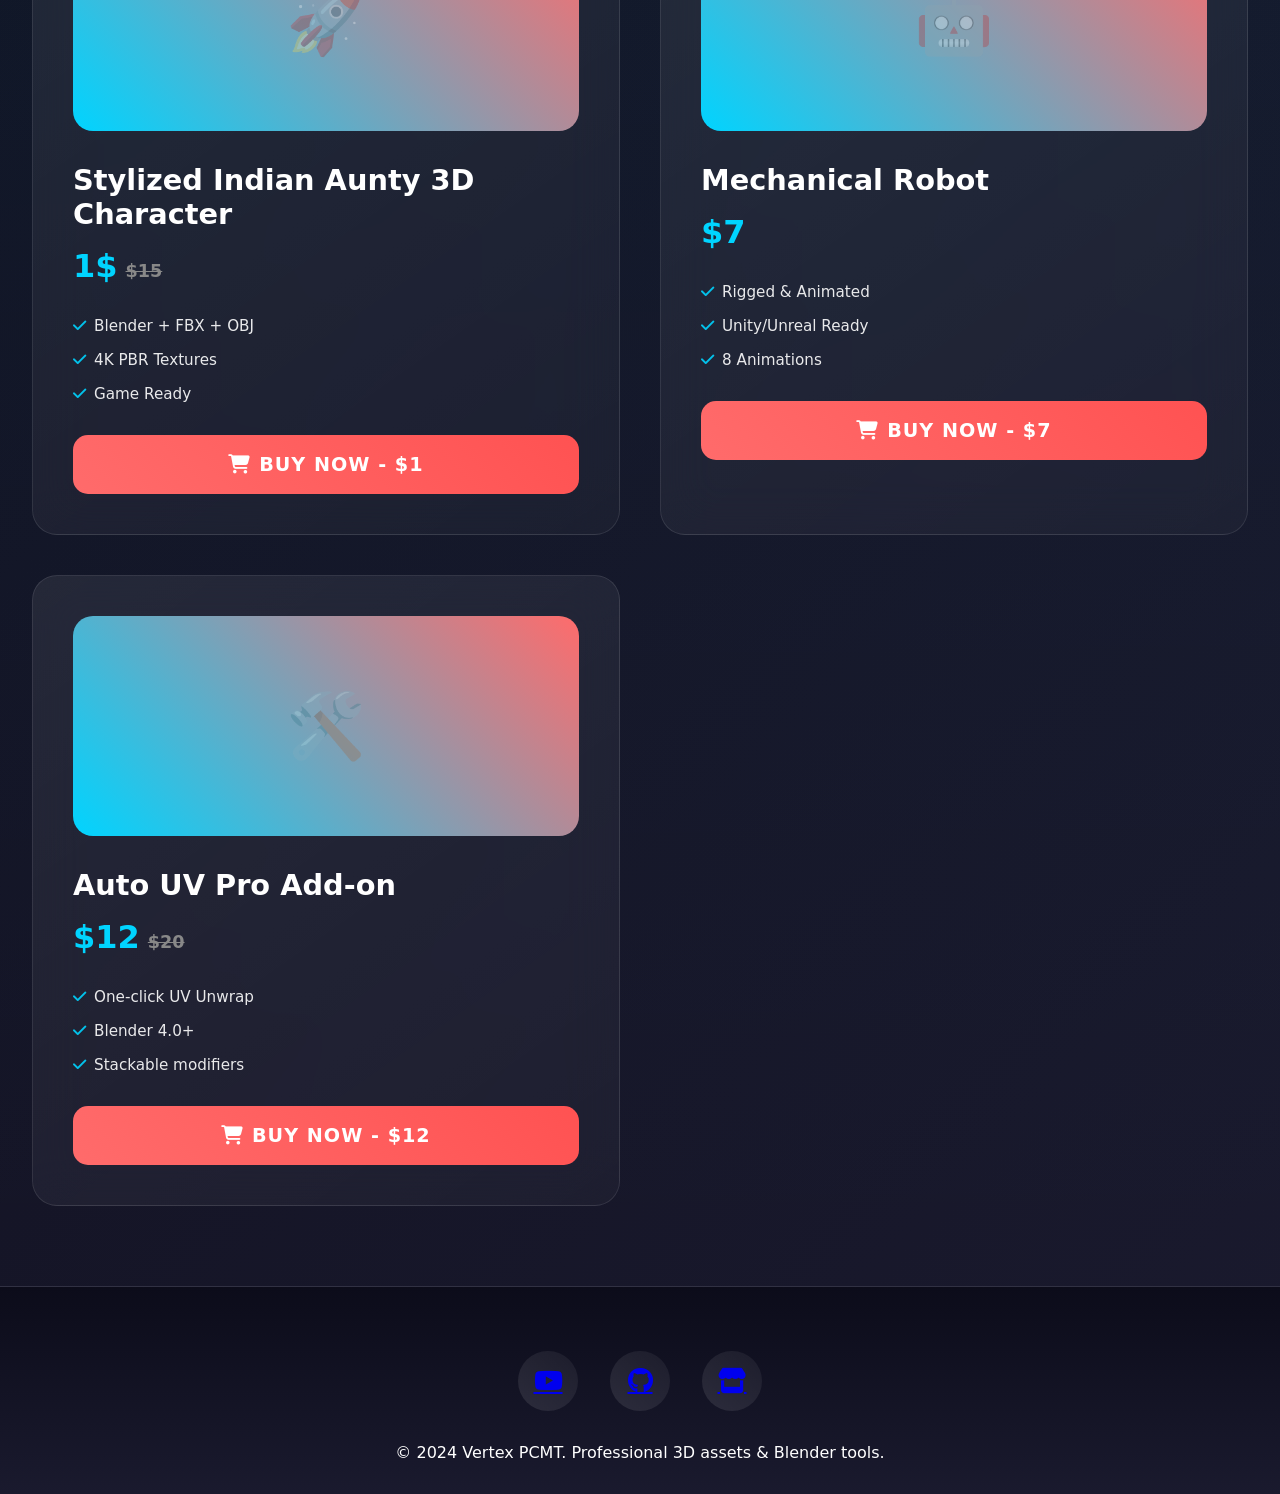
==== commit cd6b2e1e: "Update index.html" ====
--- a/index.html
+++ b/index.html
@@ -14,7 +14,6 @@
         nav{position:fixed;top:0;width:100%;background:rgba(26,26,46,0.95);backdrop-filter:blur(20px);z-index:1000;padding:1rem 0;}
         .nav-container{max-width:1400px;margin:0 auto;padding:0 2rem;display:flex;justify-content:space-between;align-items:center;}
         .logo{font-size:1.8rem;font-weight:800;background:linear-gradient(45deg,var(--primary),#fff);-webkit-background-clip:text;-webkit-text-fill-color:transparent;}
-        <a href="login.html" style="background:linear-gradient(45deg,#00d4ff,#00aaff);color:#fff;padding:12px 24px;border-radius:25px;font-weight:600;text-decoration:none;">🔐 Login</a>
         /* Hero */
         .hero{min-height:100vh;display:flex;align-items:center;justify-content:center;text-align:center;padding:0 2rem;background:radial-gradient(circle at 30% 20%,rgba(0,212,255,0.4),transparent 50%),radial-gradient(circle at 80% 80%,rgba(255,107,107,0.3),transparent 50%),linear-gradient(135deg,#0c0c1a 0%,#1a1a2e 100%);}
         .hero h1{font-size:clamp(3.5rem,8vw,7rem);font-weight:900;margin-bottom:1.5rem;background:linear-gradient(45deg,var(--primary),#fff,#ff6b6b);-webkit-background-clip:text;-webkit-text-fill-color:transparent;}
